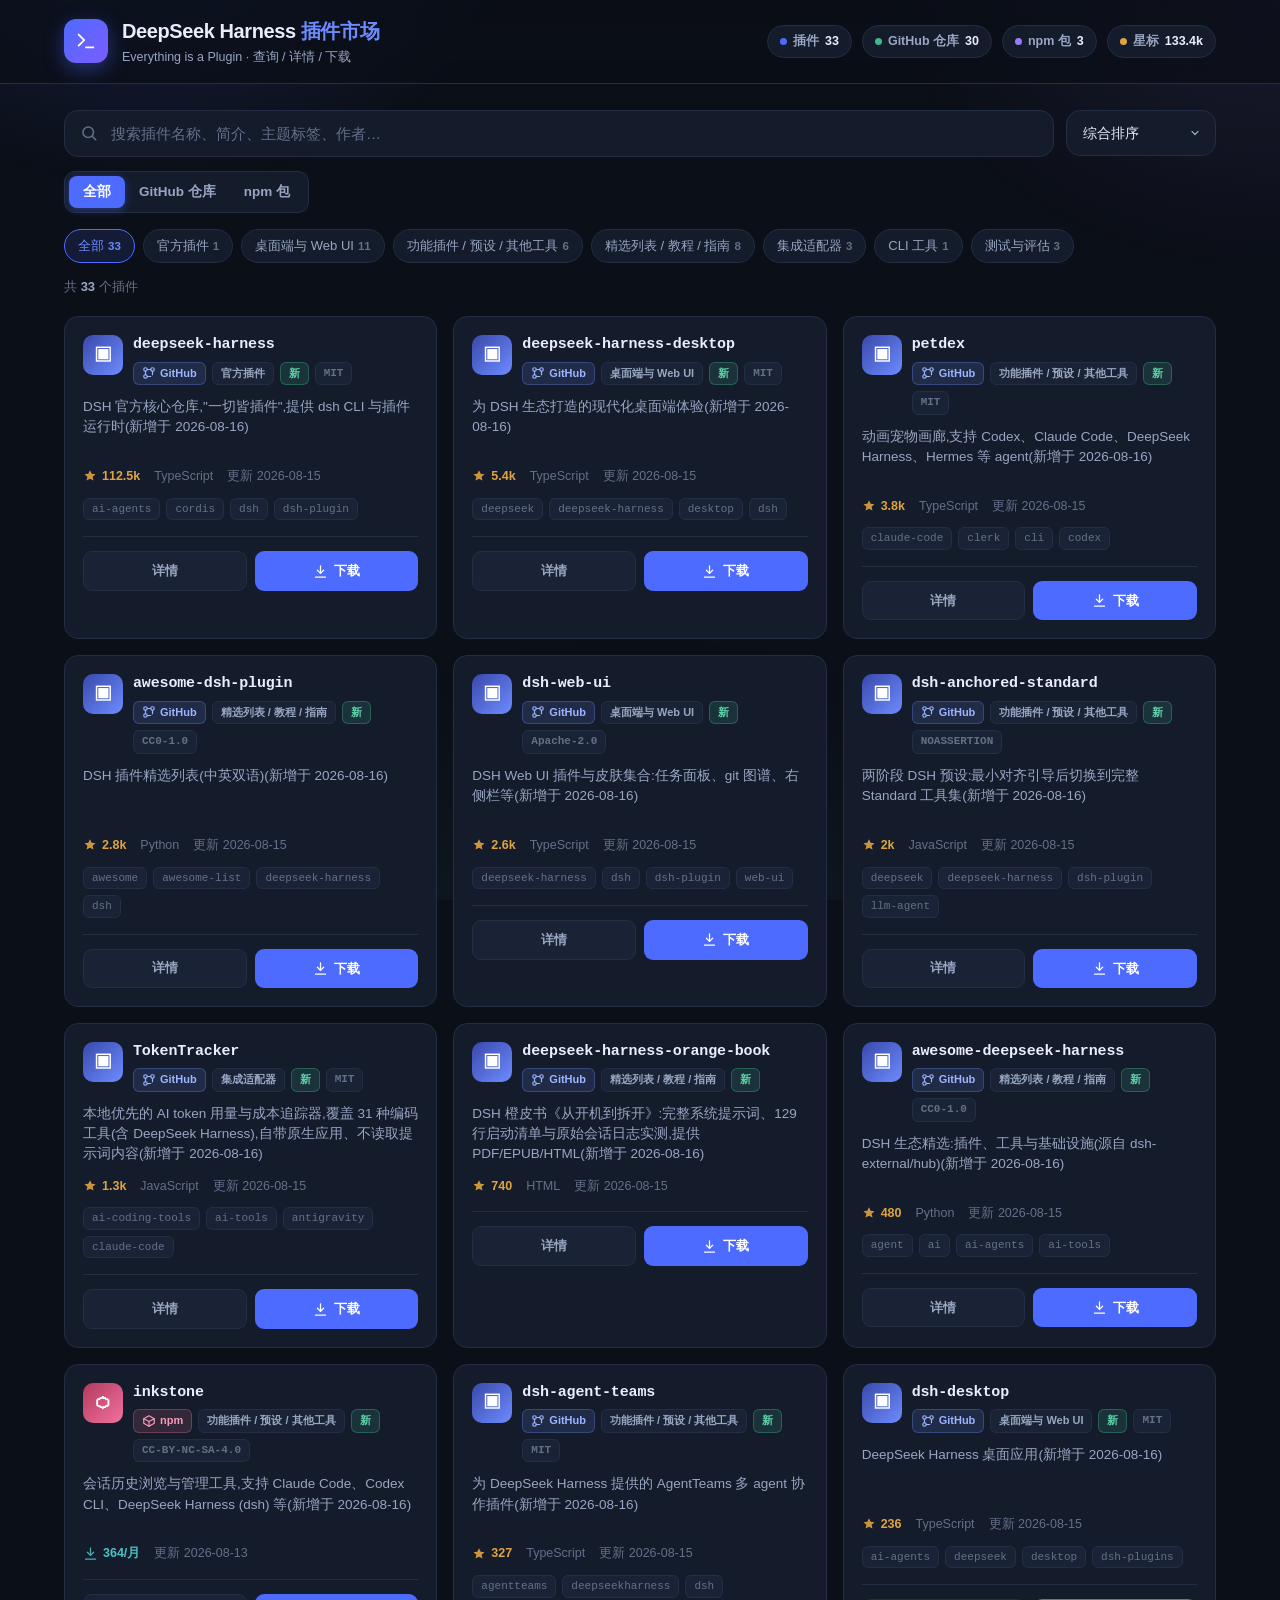
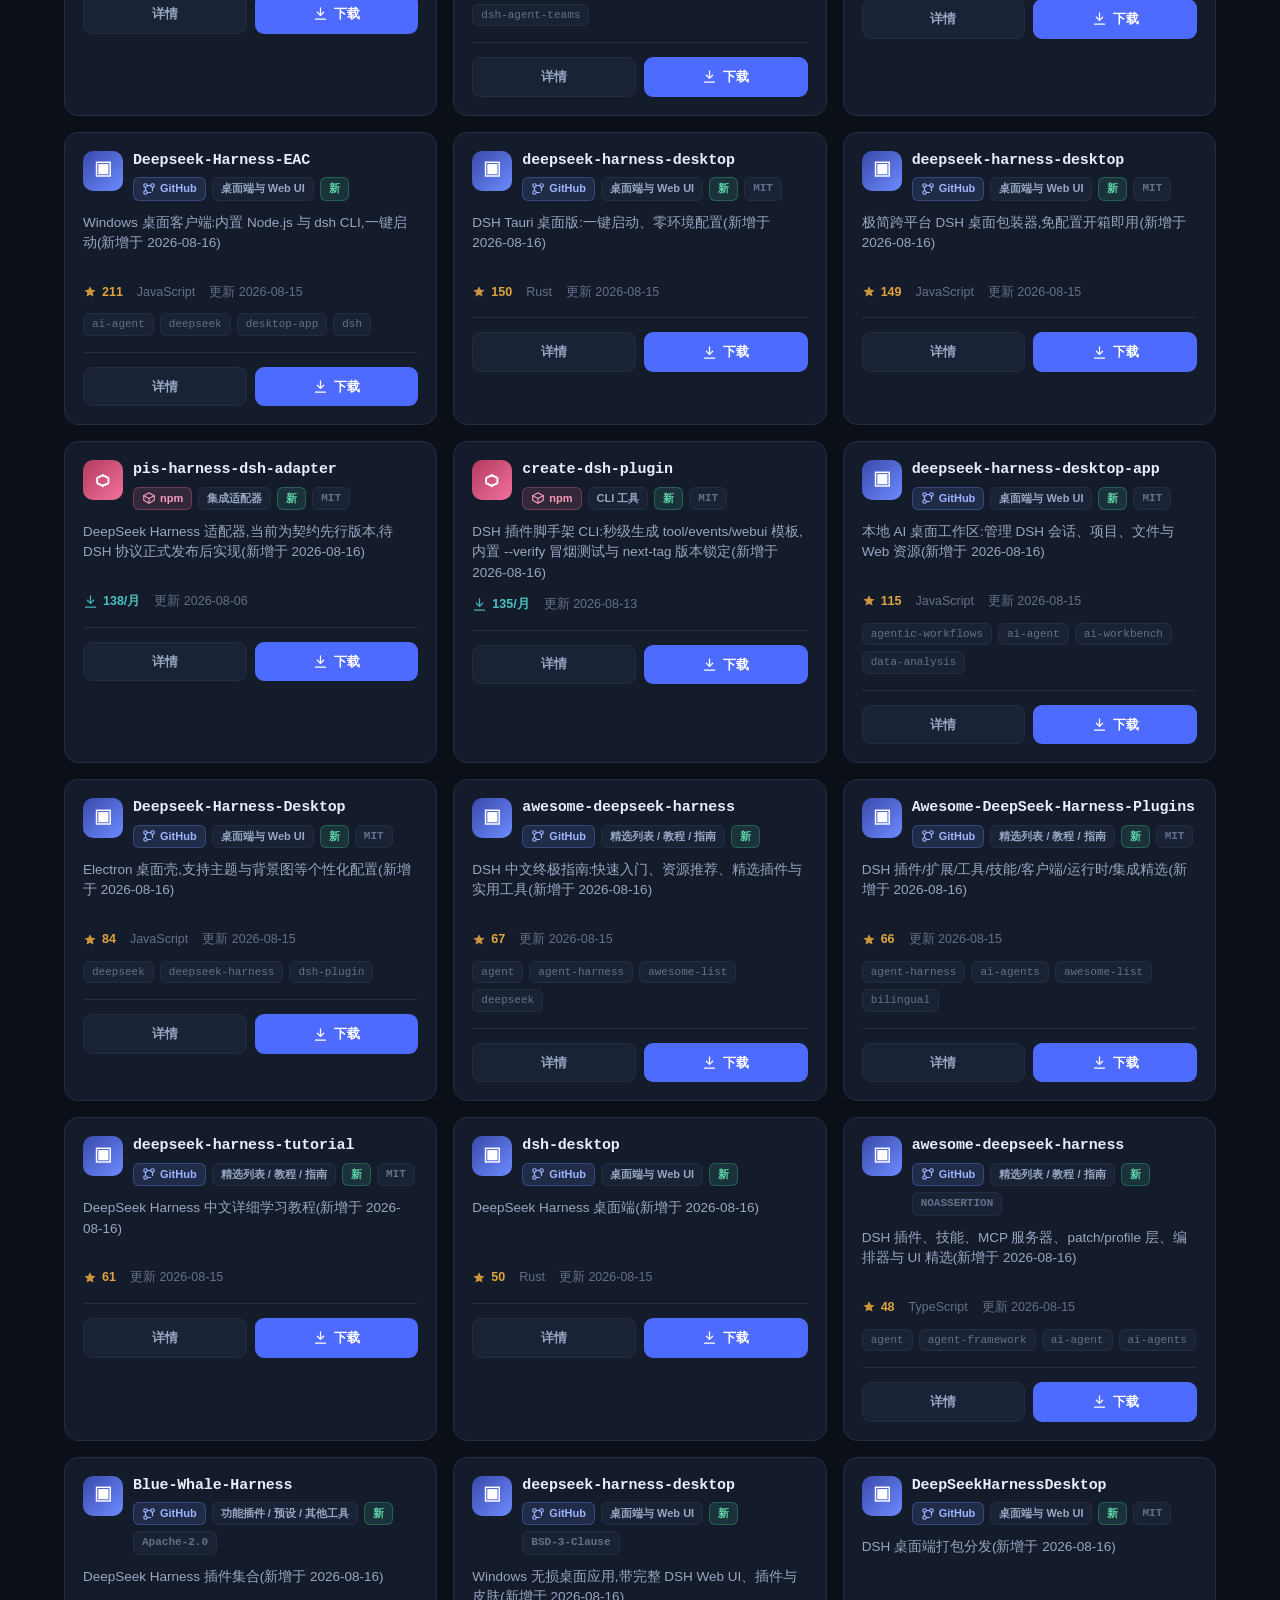
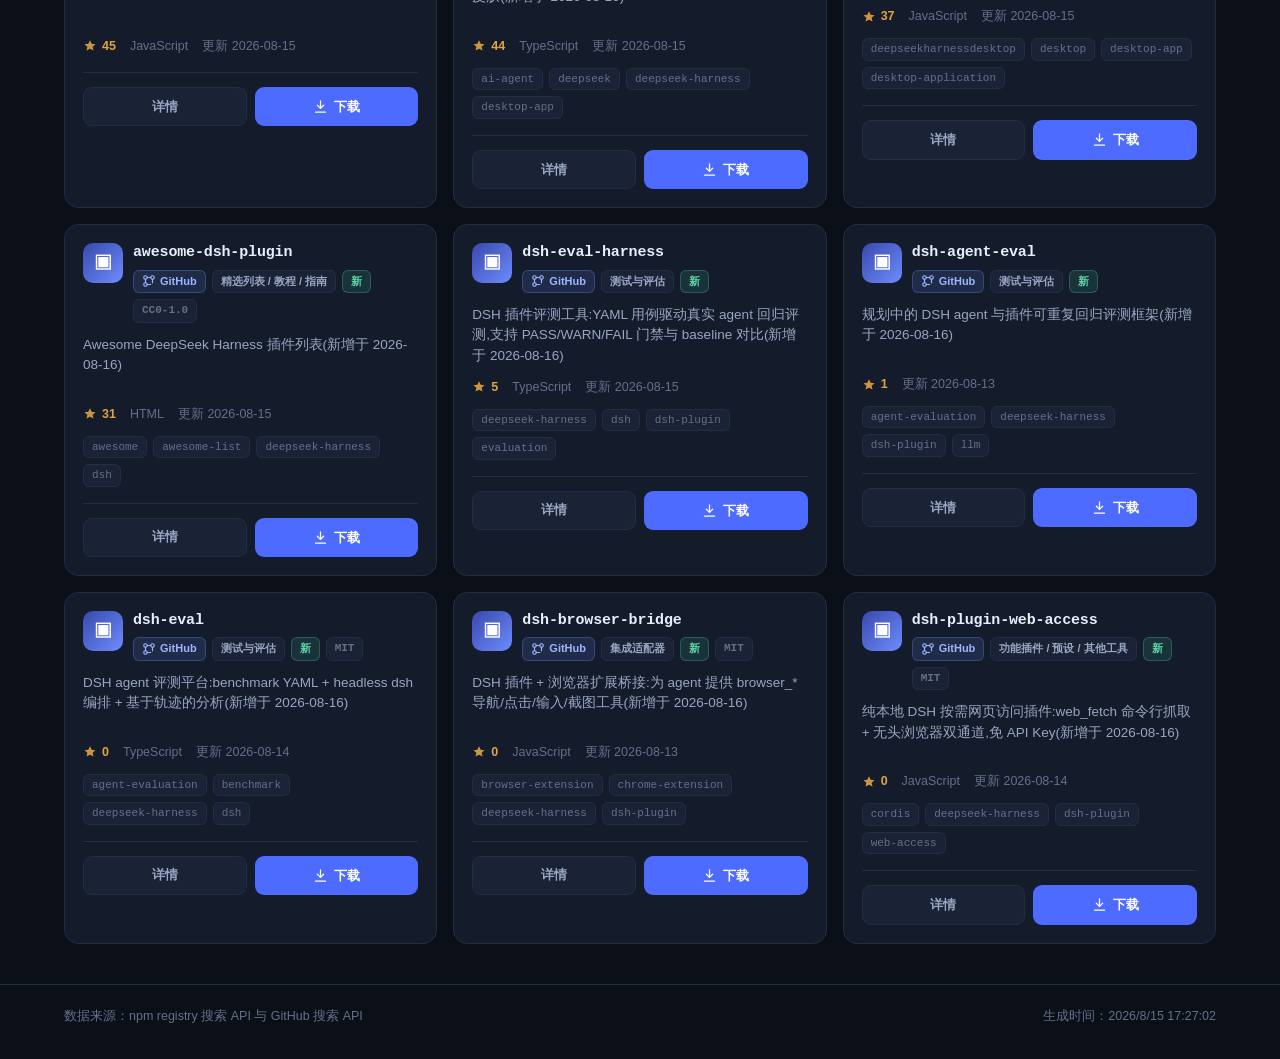
==== site/index.html @ d9b2a808 "Publish site via GitHub Pages: add deploy workflow, 404 page, README docs" ====
<!DOCTYPE html>
<html lang="zh-CN">
<head>
  <meta charset="UTF-8" />
  <meta name="viewport" content="width=device-width, initial-scale=1.0" />
  <title>DeepSeek Harness 插件市场</title>
  <meta name="description" content="DeepSeek Harness (DSH) 生态插件、扩展、任务包与集成工具市场 — 查询、筛选、详情与下载。" />
  <link rel="stylesheet" href="styles.css" />
</head>
<body>
  <div class="bg-glow" aria-hidden="true"></div>

  <header class="site-header">
    <div class="container header-inner">
      <div class="brand">
        <div class="brand-mark" aria-hidden="true">
          <svg viewBox="0 0 24 24" width="22" height="22" fill="none" stroke="currentColor" stroke-width="2" stroke-linecap="round" stroke-linejoin="round">
            <path d="M4 17l6-6-6-6" />
            <path d="M12 19h8" />
          </svg>
        </div>
        <div class="brand-text">
          <h1 class="brand-title">DeepSeek Harness <span>插件市场</span></h1>
          <p class="brand-sub">Everything is a Plugin · 查询 / 详情 / 下载</p>
        </div>
      </div>
      <div class="header-stats" id="headerStats" aria-label="统计"></div>
    </div>
  </header>

  <main class="container">
    <!-- 工具栏 -->
    <section class="toolbar" aria-label="筛选与搜索">
      <div class="search-row">
        <div class="search-box">
          <svg class="search-icon" viewBox="0 0 24 24" width="18" height="18" fill="none" stroke="currentColor" stroke-width="2" stroke-linecap="round" stroke-linejoin="round" aria-hidden="true">
            <circle cx="11" cy="11" r="7" />
            <path d="M21 21l-4.35-4.35" />
          </svg>
          <input id="searchInput" type="search" placeholder="搜索插件名称、简介、主题标签、作者…" autocomplete="off" spellcheck="false" />
          <button id="clearSearch" class="clear-btn" aria-label="清空搜索" hidden>×</button>
        </div>
        <select id="sortSelect" class="sort-select" aria-label="排序方式">
          <option value="default">综合排序</option>
          <option value="stars">星标最多</option>
          <option value="downloads">下载量最多</option>
          <option value="updated">最近更新</option>
          <option value="name">名称 A–Z</option>
        </select>
      </div>

      <div class="filter-row">
        <div class="type-seg" role="tablist" aria-label="类型筛选">
          <button class="type-btn active" data-type="all">全部</button>
          <button class="type-btn" data-type="repo">GitHub 仓库</button>
          <button class="type-btn" data-type="package">npm 包</button>
        </div>
        <div class="category-chips" id="categoryChips" aria-label="分类筛选"></div>
      </div>

      <div class="result-meta">
        <span id="resultCount"></span>
      </div>
    </section>

    <!-- 卡片网格 -->
    <section id="grid" class="grid" aria-live="polite"></section>

    <!-- 空状态 -->
    <section id="emptyState" class="empty-state" hidden>
      <div class="empty-icon" aria-hidden="true">
        <svg viewBox="0 0 24 24" width="40" height="40" fill="none" stroke="currentColor" stroke-width="1.5" stroke-linecap="round" stroke-linejoin="round">
          <circle cx="11" cy="11" r="7" />
          <path d="M21 21l-4.35-4.35" />
          <path d="M8 11h6" />
        </svg>
      </div>
      <h2>没有找到匹配的插件</h2>
      <p>试试更换关键词或清除筛选条件。</p>
      <button id="resetFilters" class="ghost-btn">清除所有筛选</button>
    </section>
  </main>

  <footer class="site-footer">
    <div class="container footer-inner">
      <span>数据来源：npm registry 搜索 API 与 GitHub 搜索 API</span>
      <span id="generatedAt"></span>
    </div>
  </footer>

  <!-- 详情弹窗 -->
  <div id="modalBackdrop" class="modal-backdrop" hidden>
    <div class="modal" role="dialog" aria-modal="true" aria-labelledby="detailTitle">
      <button id="modalClose" class="modal-close" aria-label="关闭">×</button>
      <div id="detailBody" class="modal-body"></div>
    </div>
  </div>

  <div id="toast" class="toast" role="status" aria-live="polite"></div>

  <script src="data.js"></script>
  <script src="app.js"></script>
</body>
</html>
---- site/styles.css ----
:root {
  --bg: #0b0f17;
  --bg-soft: #0f1522;
  --surface: #141b2b;
  --surface-2: #1a2336;
  --border: #232d44;
  --border-strong: #2e3b58;
  --text: #e8eefb;
  --text-dim: #98a6c2;
  --text-faint: #647089;
  --accent: #4d6bfe;
  --accent-strong: #6d8bff;
  --accent-soft: rgba(77, 107, 254, 0.14);
  --green: #3fb68b;
  --amber: #e0a33e;
  --violet: #9a7bff;
  --cyan: #4cc2c4;
  --pink: #f2729e;
  --radius: 14px;
  --radius-sm: 9px;
  --shadow: 0 10px 30px rgba(0, 0, 0, 0.35);
  --shadow-lg: 0 24px 70px rgba(0, 0, 0, 0.55);
  --mono: ui-monospace, "SF Mono", SFMono-Regular, Menlo, Consolas, "Liberation Mono", monospace;
  --sans: -apple-system, BlinkMacSystemFont, "Segoe UI", "PingFang SC", "Hiragino Sans GB", "Microsoft YaHei", "Helvetica Neue", Arial, sans-serif;
}

* { box-sizing: border-box; }

/* 确保 hidden 属性始终生效(避免被下方的 display: grid/flex 覆盖) */
[hidden] { display: none !important; }

html { scroll-behavior: smooth; }

body {
  margin: 0;
  font-family: var(--sans);
  background: var(--bg);
  color: var(--text);
  -webkit-font-smoothing: antialiased;
  text-rendering: optimizeLegibility;
  min-height: 100vh;
  line-height: 1.5;
}

.bg-glow {
  position: fixed;
  inset: 0;
  z-index: -1;
  pointer-events: none;
  background:
    radial-gradient(600px 400px at 12% -6%, rgba(77, 107, 254, 0.18), transparent 60%),
    radial-gradient(700px 500px at 100% 0%, rgba(154, 123, 255, 0.10), transparent 55%),
    radial-gradient(800px 600px at 50% 110%, rgba(76, 194, 196, 0.07), transparent 60%);
}

.container { max-width: 1200px; margin: 0 auto; padding: 0 24px; }

/* ---------- Header ---------- */
.site-header {
  position: sticky;
  top: 0;
  z-index: 40;
  backdrop-filter: blur(14px);
  -webkit-backdrop-filter: blur(14px);
  background: rgba(11, 15, 23, 0.72);
  border-bottom: 1px solid var(--border);
}

.header-inner {
  display: flex;
  align-items: center;
  justify-content: space-between;
  gap: 20px;
  padding-top: 16px;
  padding-bottom: 16px;
  flex-wrap: wrap;
}

.brand { display: flex; align-items: center; gap: 14px; }

.brand-mark {
  width: 44px;
  height: 44px;
  border-radius: 12px;
  display: grid;
  place-items: center;
  color: #fff;
  background: linear-gradient(135deg, var(--accent), #7c5cff);
  box-shadow: 0 6px 20px rgba(77, 107, 254, 0.4);
  flex: none;
}

.brand-title {
  margin: 0;
  font-size: 20px;
  font-weight: 800;
  letter-spacing: -0.02em;
}

.brand-title span {
  color: var(--accent-strong);
}

.brand-sub {
  margin: 2px 0 0;
  font-size: 12.5px;
  color: var(--text-dim);
  font-weight: 500;
}

.header-stats { display: flex; gap: 10px; flex-wrap: wrap; }

.stat-chip {
  display: inline-flex;
  align-items: center;
  gap: 6px;
  padding: 6px 12px;
  border-radius: 999px;
  border: 1px solid var(--border);
  background: var(--surface);
  font-size: 12.5px;
  font-weight: 600;
  color: var(--text-dim);
  white-space: nowrap;
}

.stat-chip b { color: var(--text); font-weight: 700; }

.stat-chip .dot { width: 7px; height: 7px; border-radius: 50%; flex: none; }
.dot.blue { background: var(--accent); }
.dot.green { background: var(--green); }
.dot.amber { background: var(--amber); }
.dot.violet { background: var(--violet); }

/* ---------- Toolbar ---------- */
.toolbar { margin: 26px 0 20px; }

.search-row { display: flex; gap: 12px; align-items: center; }

.search-box {
  flex: 1;
  position: relative;
  display: flex;
  align-items: center;
}

.search-icon {
  position: absolute;
  left: 16px;
  color: var(--text-faint);
  pointer-events: none;
}

.search-box input {
  width: 100%;
  padding: 14px 44px 14px 46px;
  border-radius: var(--radius);
  border: 1px solid var(--border);
  background: var(--surface);
  color: var(--text);
  font-size: 15px;
  font-family: var(--sans);
  outline: none;
  transition: border-color .15s, box-shadow .15s;
}

.search-box input::placeholder { color: var(--text-faint); }

.search-box input:focus {
  border-color: var(--accent);
  box-shadow: 0 0 0 3px var(--accent-soft);
}

.clear-btn {
  position: absolute;
  right: 12px;
  width: 26px;
  height: 26px;
  border-radius: 50%;
  border: none;
  background: var(--surface-2);
  color: var(--text-dim);
  font-size: 16px;
  line-height: 1;
  cursor: pointer;
  display: grid;
  place-items: center;
}
.clear-btn:hover { background: var(--border-strong); color: var(--text); }

.sort-select {
  padding: 14px 16px;
  border-radius: var(--radius);
  border: 1px solid var(--border);
  background: var(--surface);
  color: var(--text);
  font-size: 14px;
  font-family: var(--sans);
  font-weight: 500;
  cursor: pointer;
  outline: none;
  appearance: none;
  background-image: url("data:image/svg+xml;charset=utf-8,%3Csvg xmlns='http://www.w3.org/2000/svg' width='12' height='12' viewBox='0 0 24 24' fill='none' stroke='%2398a6c2' stroke-width='2.4' stroke-linecap='round' stroke-linejoin='round'%3E%3Cpath d='M6 9l6 6 6-6'/%3E%3C/svg%3E");
  background-repeat: no-repeat;
  background-position: right 14px center;
  padding-right: 38px;
  min-width: 150px;
}
.sort-select:focus { border-color: var(--accent); }

.filter-row { display: flex; align-items: center; gap: 16px; margin-top: 14px; flex-wrap: wrap; }

.type-seg {
  display: inline-flex;
  padding: 4px;
  border-radius: 11px;
  background: var(--surface);
  border: 1px solid var(--border);
  flex: none;
}

.type-btn {
  padding: 7px 14px;
  border: none;
  border-radius: 8px;
  background: transparent;
  color: var(--text-dim);
  font-size: 13.5px;
  font-weight: 600;
  cursor: pointer;
  font-family: var(--sans);
  transition: background .15s, color .15s;
}
.type-btn:hover { color: var(--text); }
.type-btn.active { background: var(--accent); color: #fff; box-shadow: 0 2px 10px rgba(77, 107, 254, 0.4); }

.category-chips { display: flex; gap: 8px; flex-wrap: wrap; }

.chip {
  padding: 7px 13px;
  border-radius: 999px;
  border: 1px solid var(--border);
  background: var(--surface);
  color: var(--text-dim);
  font-size: 13px;
  font-weight: 500;
  cursor: pointer;
  font-family: var(--sans);
  transition: all .15s;
}
.chip:hover { border-color: var(--border-strong); color: var(--text); }
.chip.active {
  background: var(--accent-soft);
  border-color: var(--accent);
  color: var(--accent-strong);
}
.chip .count { color: var(--text-faint); font-weight: 600; margin-left: 4px; font-size: 11.5px; }
.chip.active .count { color: var(--accent-strong); }

.result-meta { margin-top: 14px; font-size: 13px; color: var(--text-faint); }
.result-meta b { color: var(--text-dim); font-weight: 600; }

/* ---------- Grid ---------- */
.grid {
  display: grid;
  grid-template-columns: repeat(auto-fill, minmax(340px, 1fr));
  gap: 16px;
  padding-bottom: 40px;
}

.card {
  position: relative;
  display: flex;
  flex-direction: column;
  padding: 18px;
  border-radius: var(--radius);
  border: 1px solid var(--border);
  background: var(--surface);
  transition: transform .16s ease, border-color .16s ease, box-shadow .16s ease;
  overflow: hidden;
}
.card:hover {
  transform: translateY(-3px);
  border-color: var(--border-strong);
  box-shadow: var(--shadow);
}
.card::before {
  content: "";
  position: absolute;
  inset: 0 0 auto 0;
  height: 2px;
  background: linear-gradient(90deg, transparent, var(--accent), transparent);
  opacity: 0;
  transition: opacity .2s;
}
.card:hover::before { opacity: .8; }

.card-top { display: flex; align-items: flex-start; gap: 10px; }

.card-icon {
  width: 40px;
  height: 40px;
  border-radius: 10px;
  flex: none;
  display: grid;
  place-items: center;
  font-size: 18px;
  font-weight: 700;
  color: #fff;
}
.card-icon.repo { background: linear-gradient(135deg, #3949ab, #6d8bff); }
.card-icon.package { background: linear-gradient(135deg, #b23a5e, #f2729e); }

.card-title-wrap { min-width: 0; flex: 1; }

.card-title {
  margin: 0;
  font-size: 15px;
  font-weight: 700;
  letter-spacing: -0.01em;
  font-family: var(--mono);
  word-break: break-word;
  line-height: 1.35;
}
.card-title a { color: var(--text); text-decoration: none; }
.card-title a:hover { color: var(--accent-strong); }

.card-badges { display: flex; gap: 6px; margin-top: 6px; flex-wrap: wrap; }

.badge {
  display: inline-flex;
  align-items: center;
  gap: 4px;
  padding: 2px 8px;
  border-radius: 6px;
  font-size: 11px;
  font-weight: 600;
  line-height: 1.6;
  border: 1px solid transparent;
}
.badge.type-repo { background: rgba(109, 139, 255, 0.14); color: #9db4ff; border-color: rgba(109, 139, 255, 0.3); }
.badge.type-package { background: rgba(242, 114, 158, 0.14); color: #f59cbb; border-color: rgba(242, 114, 158, 0.3); }
.badge.category { background: var(--surface-2); color: var(--text-dim); border-color: var(--border); }
.badge.new { background: rgba(63, 182, 139, 0.16); color: #5fd3a8; border-color: rgba(63, 182, 139, 0.35); }
.badge.license { background: var(--surface-2); color: var(--text-faint); border-color: var(--border); font-family: var(--mono); }

.card-desc {
  margin: 12px 0 0;
  font-size: 13.5px;
  color: var(--text-dim);
  display: -webkit-box;
  -webkit-line-clamp: 3;
  -webkit-box-orient: vertical;
  overflow: hidden;
  min-height: 58px;
}

.card-meta {
  display: flex;
  align-items: center;
  gap: 14px;
  margin-top: 12px;
  font-size: 12.5px;
  color: var(--text-faint);
  flex-wrap: wrap;
}
.meta-item { display: inline-flex; align-items: center; gap: 5px; }
.meta-item.stars { color: var(--amber); font-weight: 600; }
.meta-item.downloads { color: var(--cyan); font-weight: 600; }
.meta-item svg { opacity: .9; }

.card-topics { display: flex; gap: 6px; flex-wrap: wrap; margin-top: 12px; }
.topic {
  font-family: var(--mono);
  font-size: 11px;
  padding: 2px 8px;
  border-radius: 6px;
  background: var(--surface-2);
  color: var(--text-faint);
  border: 1px solid var(--border);
}

.card-actions {
  display: flex;
  gap: 8px;
  margin-top: 16px;
  padding-top: 14px;
  border-top: 1px solid var(--border);
}

.btn {
  display: inline-flex;
  align-items: center;
  justify-content: center;
  gap: 6px;
  padding: 9px 14px;
  border-radius: var(--radius-sm);
  font-size: 13px;
  font-weight: 600;
  font-family: var(--sans);
  cursor: pointer;
  text-decoration: none;
  border: 1px solid transparent;
  transition: all .15s;
  white-space: nowrap;
}
.btn-primary { background: var(--accent); color: #fff; }
.btn-primary:hover { background: var(--accent-strong); box-shadow: 0 4px 14px rgba(77, 107, 254, 0.4); }
.btn-ghost { background: var(--surface-2); color: var(--text-dim); border-color: var(--border); }
.btn-ghost:hover { color: var(--text); border-color: var(--border-strong); }
.btn-block { flex: 1; }

/* ---------- Empty state ---------- */
.empty-state { text-align: center; padding: 80px 20px; }
.empty-icon { color: var(--text-faint); margin-bottom: 16px; }
.empty-state h2 { margin: 0 0 8px; font-size: 20px; }
.empty-state p { margin: 0 0 20px; color: var(--text-dim); }

.ghost-btn {
  padding: 10px 18px;
  border-radius: var(--radius-sm);
  border: 1px solid var(--border);
  background: var(--surface);
  color: var(--text);
  font-size: 14px;
  font-weight: 600;
  cursor: pointer;
  font-family: var(--sans);
}
.ghost-btn:hover { border-color: var(--accent); color: var(--accent-strong); }

/* ---------- Footer ---------- */
.site-footer {
  border-top: 1px solid var(--border);
  padding: 22px 0 34px;
  color: var(--text-faint);
  font-size: 12.5px;
}
.footer-inner { display: flex; justify-content: space-between; gap: 10px; flex-wrap: wrap; }

/* ---------- Modal ---------- */
.modal-backdrop {
  position: fixed;
  inset: 0;
  z-index: 100;
  display: grid;
  place-items: center;
  padding: 24px;
  background: rgba(4, 6, 12, 0.7);
  backdrop-filter: blur(6px);
  -webkit-backdrop-filter: blur(6px);
  animation: fadeIn .18s ease;
}

.modal {
  position: relative;
  width: 100%;
  max-width: 720px;
  max-height: 86vh;
  overflow-y: auto;
  border-radius: 18px;
  border: 1px solid var(--border-strong);
  background: var(--surface);
  box-shadow: var(--shadow-lg);
  animation: slideUp .22s ease;
}

.modal-close {
  position: sticky;
  top: 14px;
  float: right;
  margin: 12px 12px 0 0;
  z-index: 5;
  width: 34px;
  height: 34px;
  border-radius: 50%;
  border: 1px solid var(--border);
  background: var(--surface-2);
  color: var(--text-dim);
  font-size: 20px;
  line-height: 1;
  cursor: pointer;
  display: grid;
  place-items: center;
  transition: all .15s;
}
.modal-close:hover { color: #fff; border-color: var(--border-strong); }

.modal-body { padding: 6px 28px 28px; }

@keyframes fadeIn { from { opacity: 0; } to { opacity: 1; } }
@keyframes slideUp { from { opacity: 0; transform: translateY(14px); } to { opacity: 1; transform: none; } }

.detail-head { display: flex; align-items: flex-start; gap: 14px; padding-right: 40px; }
.detail-icon {
  width: 52px; height: 52px; border-radius: 13px;
  display: grid; place-items: center;
  font-size: 24px; font-weight: 800; color: #fff; flex: none;
}
.detail-icon.repo { background: linear-gradient(135deg, #3949ab, #6d8bff); }
.detail-icon.package { background: linear-gradient(135deg, #b23a5e, #f2729e); }

.detail-title {
  margin: 0;
  font-size: 21px;
  font-weight: 800;
  font-family: var(--mono);
  letter-spacing: -0.02em;
  word-break: break-word;
}
.detail-badges { display: flex; gap: 6px; margin-top: 8px; flex-wrap: wrap; }

.detail-desc { margin: 18px 0 0; }
.detail-desc h3 { font-size: 13px; text-transform: uppercase; letter-spacing: .06em; color: var(--text-faint); margin: 0 0 8px; }
.detail-desc p { margin: 0 0 10px; font-size: 14.5px; color: var(--text); }
.detail-desc .en { color: var(--text-dim); font-size: 13.5px; }

.detail-actions {
  display: grid;
  grid-template-columns: 1fr 1fr;
  gap: 10px;
  margin-top: 20px;
}

.install-box {
  margin-top: 18px;
  border-radius: var(--radius-sm);
  border: 1px solid var(--border);
  background: #0a0f1a;
  overflow: hidden;
}
.install-box .install-head {
  display: flex;
  align-items: center;
  justify-content: space-between;
  padding: 9px 14px;
  border-bottom: 1px solid var(--border);
  font-size: 12px;
  color: var(--text-faint);
  font-weight: 600;
  letter-spacing: .04em;
  text-transform: uppercase;
}
.install-box code {
  display: block;
  padding: 13px 14px;
  font-family: var(--mono);
  font-size: 13.5px;
  color: #7ee7b9;
  overflow-x: auto;
  white-space: pre;
}
.copy-btn {
  border: 1px solid var(--border);
  background: var(--surface-2);
  color: var(--text-dim);
  border-radius: 6px;
  padding: 4px 10px;
  font-size: 12px;
  font-weight: 600;
  cursor: pointer;
  font-family: var(--sans);
  transition: all .15s;
}
.copy-btn:hover { color: #fff; border-color: var(--border-strong); }

.detail-meta-table {
  margin-top: 20px;
  display: grid;
  grid-template-columns: repeat(2, 1fr);
  gap: 10px 16px;
}
.meta-cell { display: flex; flex-direction: column; gap: 3px; padding: 10px 12px; border-radius: var(--radius-sm); background: var(--surface-2); border: 1px solid var(--border); }
.meta-cell .k { font-size: 11px; color: var(--text-faint); letter-spacing: .04em; text-transform: uppercase; }
.meta-cell .v { font-size: 13.5px; font-weight: 600; color: var(--text); word-break: break-word; }
.meta-cell .v.mono { font-family: var(--mono); font-size: 12.5px; }

.detail-topics { display: flex; gap: 6px; flex-wrap: wrap; margin-top: 18px; }
.detail-topics h3 { width: 100%; font-size: 13px; text-transform: uppercase; letter-spacing: .06em; color: var(--text-faint); margin: 0 0 6px; }

.detail-links { display: flex; gap: 8px; flex-wrap: wrap; margin-top: 18px; }
.link-btn {
  display: inline-flex; align-items: center; gap: 6px;
  padding: 8px 14px; border-radius: var(--radius-sm);
  border: 1px solid var(--border); background: var(--surface-2);
  color: var(--text-dim); font-size: 13px; font-weight: 600;
  text-decoration: none; font-family: var(--sans); transition: all .15s;
}
.link-btn:hover { color: var(--text); border-color: var(--accent); }

/* ---------- Toast ---------- */
.toast {
  position: fixed;
  left: 50%;
  bottom: 30px;
  transform: translateX(-50%) translateY(20px);
  padding: 11px 20px;
  border-radius: 999px;
  background: #1c2740;
  color: #e8eefb;
  border: 1px solid var(--border-strong);
  font-size: 13.5px;
  font-weight: 600;
  opacity: 0;
  pointer-events: none;
  transition: opacity .2s ease, transform .2s ease;
  z-index: 200;
  box-shadow: var(--shadow);
}
.toast.show { opacity: 1; transform: translateX(-50%) translateY(0); }

/* ---------- Responsive ---------- */
@media (max-width: 640px) {
  .header-inner { flex-direction: column; align-items: flex-start; }
  .search-row { flex-direction: column; }
  .sort-select { width: 100%; }
  .grid { grid-template-columns: 1fr; }
  .detail-actions { grid-template-columns: 1fr; }
  .detail-meta-table { grid-template-columns: 1fr; }
  .footer-inner { flex-direction: column; gap: 4px; }
}
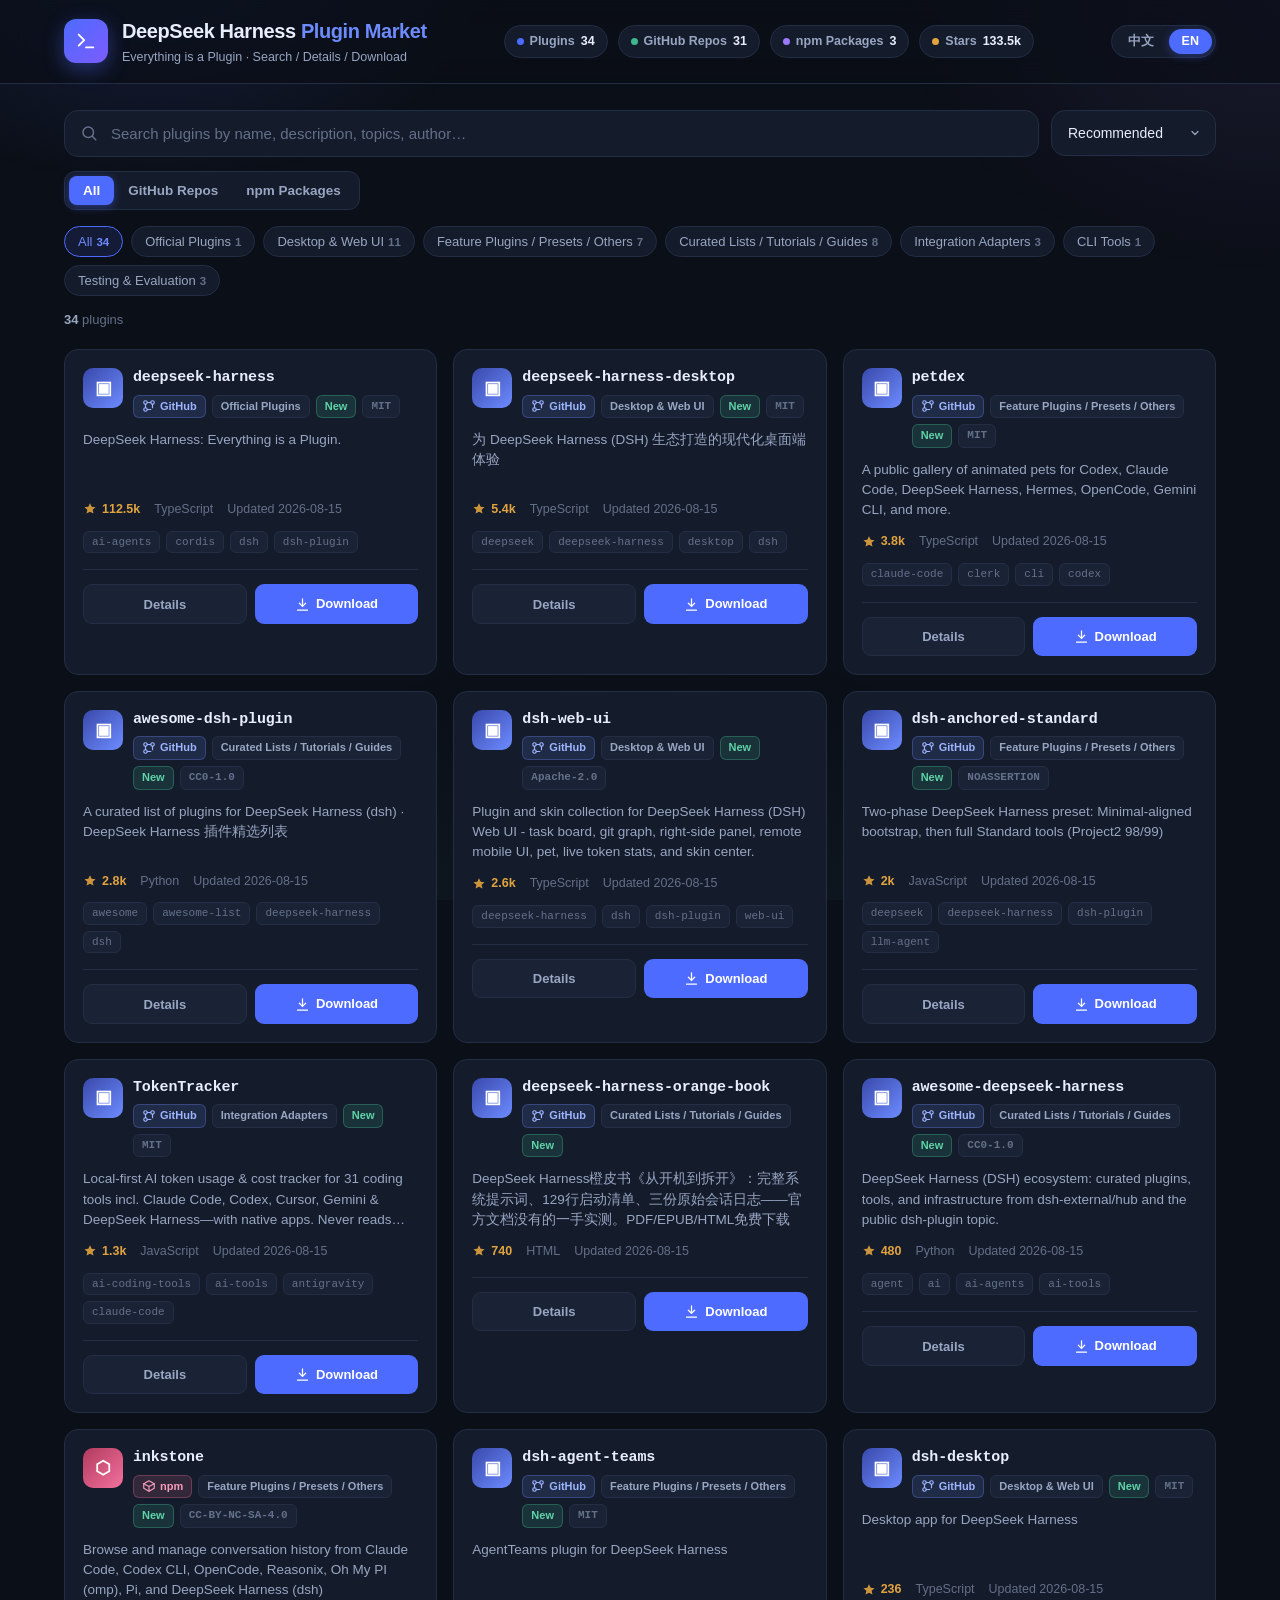
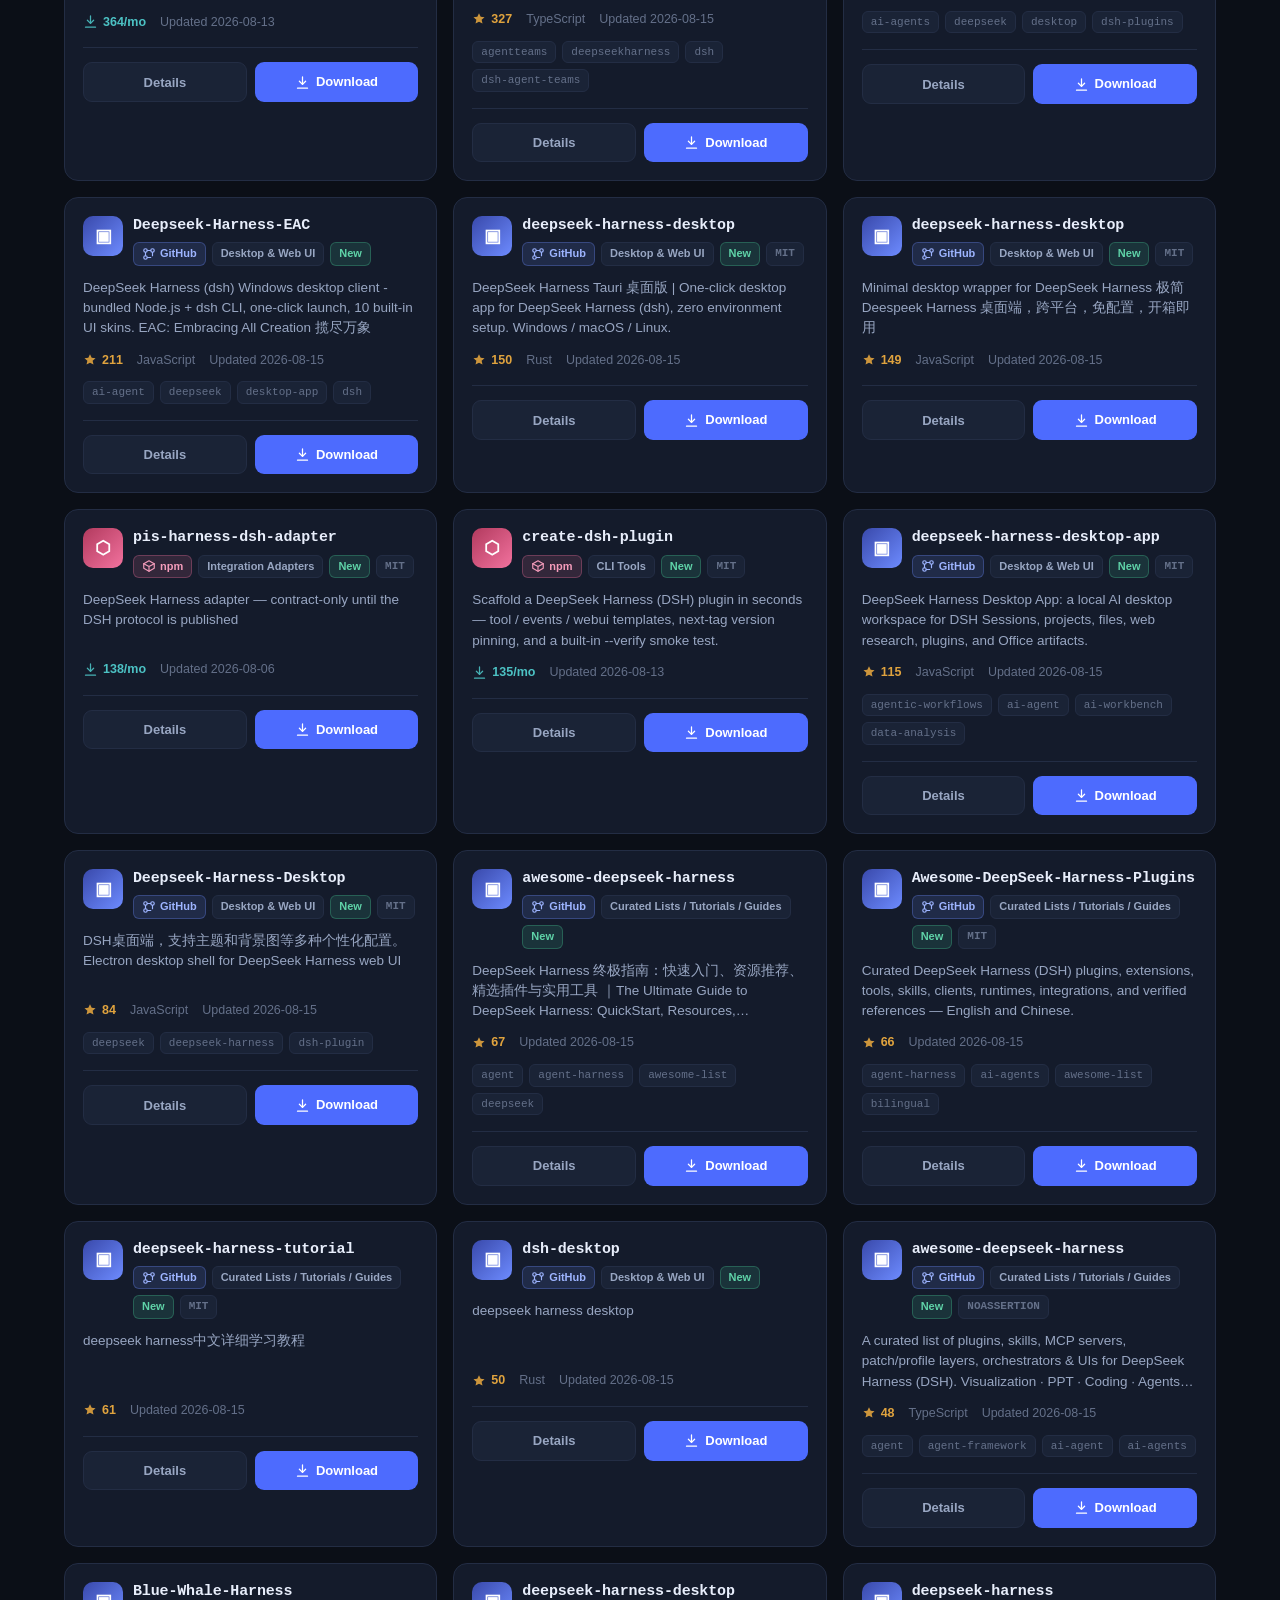
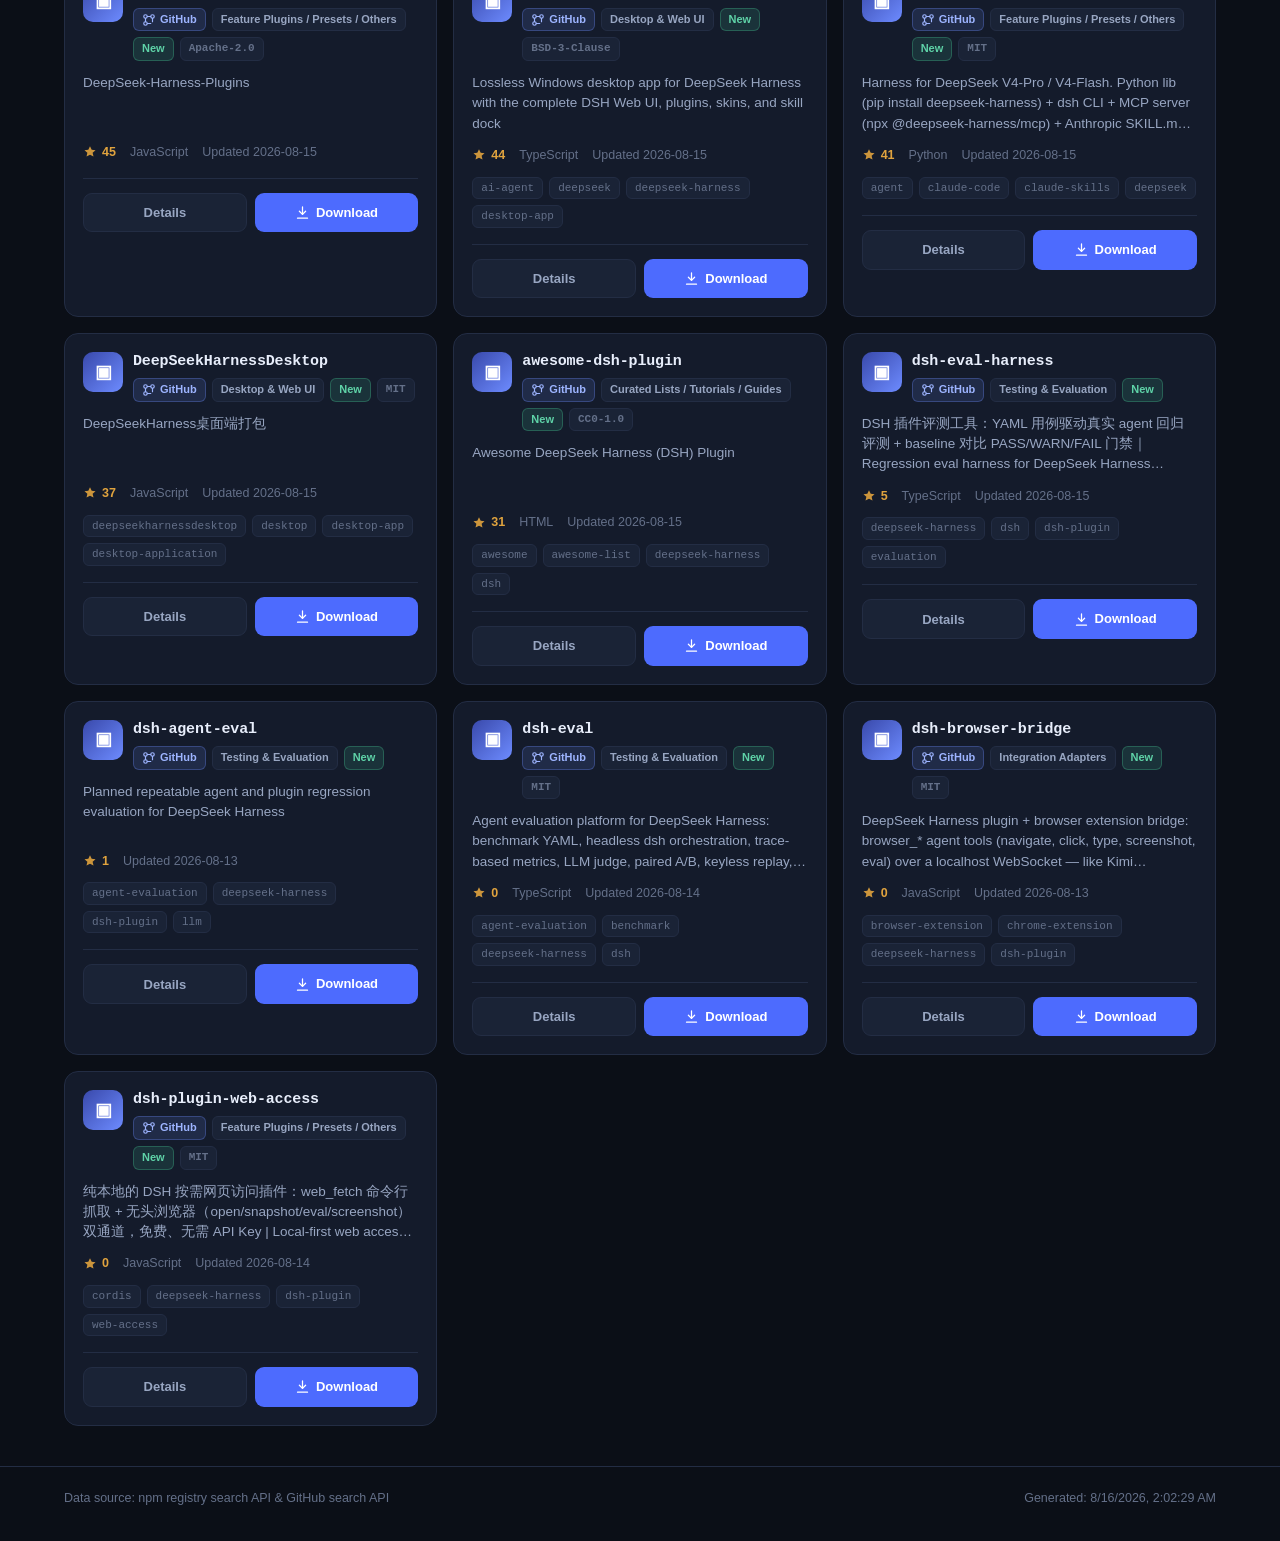
==== commit 11d784f4: "Add bilingual (zh/en) support with language switcher" ====
--- a/site/index.html
+++ b/site/index.html
@@ -20,17 +20,21 @@
           </svg>
         </div>
         <div class="brand-text">
-          <h1 class="brand-title">DeepSeek Harness <span>插件市场</span></h1>
-          <p class="brand-sub">Everything is a Plugin · 查询 / 详情 / 下载</p>
+          <h1 class="brand-title">DeepSeek Harness <span data-i18n="brandMarket">插件市场</span></h1>
+          <p class="brand-sub" data-i18n="brandSub">Everything is a Plugin · 查询 / 详情 / 下载</p>
         </div>
       </div>
-      <div class="header-stats" id="headerStats" aria-label="统计"></div>
+      <div class="header-stats" id="headerStats" aria-label="统计" data-i18n-aria="statsAria"></div>
+      <nav class="lang-switch" role="group" aria-label="Language / 语言">
+        <button type="button" class="lang-btn" data-lang="zh" aria-pressed="false">中文</button>
+        <button type="button" class="lang-btn" data-lang="en" aria-pressed="false">EN</button>
+      </nav>
     </div>
   </header>
 
   <main class="container">
     <!-- 工具栏 -->
-    <section class="toolbar" aria-label="筛选与搜索">
+    <section class="toolbar" aria-label="筛选与搜索" data-i18n-aria="filterAria">
       <div class="search-row">
         <div class="search-box">
           <svg class="search-icon" viewBox="0 0 24 24" width="18" height="18" fill="none" stroke="currentColor" stroke-width="2" stroke-linecap="round" stroke-linejoin="round" aria-hidden="true">
@@ -38,24 +42,24 @@
             <path d="M21 21l-4.35-4.35" />
           </svg>
           <input id="searchInput" type="search" placeholder="搜索插件名称、简介、主题标签、作者…" autocomplete="off" spellcheck="false" />
-          <button id="clearSearch" class="clear-btn" aria-label="清空搜索" hidden>×</button>
+          <button id="clearSearch" class="clear-btn" aria-label="清空搜索" data-i18n-aria="clearSearch" hidden>×</button>
         </div>
-        <select id="sortSelect" class="sort-select" aria-label="排序方式">
-          <option value="default">综合排序</option>
-          <option value="stars">星标最多</option>
-          <option value="downloads">下载量最多</option>
-          <option value="updated">最近更新</option>
-          <option value="name">名称 A–Z</option>
+        <select id="sortSelect" class="sort-select" aria-label="排序方式" data-i18n-aria="sortLabel">
+          <option value="default" data-i18n="sort_default">综合排序</option>
+          <option value="stars" data-i18n="sort_stars">星标最多</option>
+          <option value="downloads" data-i18n="sort_downloads">下载量最多</option>
+          <option value="updated" data-i18n="sort_updated">最近更新</option>
+          <option value="name" data-i18n="sort_name">名称 A–Z</option>
         </select>
       </div>
 
       <div class="filter-row">
-        <div class="type-seg" role="tablist" aria-label="类型筛选">
-          <button class="type-btn active" data-type="all">全部</button>
-          <button class="type-btn" data-type="repo">GitHub 仓库</button>
-          <button class="type-btn" data-type="package">npm 包</button>
+        <div class="type-seg" role="tablist" aria-label="类型筛选" data-i18n-aria="typeAria">
+          <button class="type-btn active" data-type="all" data-i18n="type_all">全部</button>
+          <button class="type-btn" data-type="repo" data-i18n="type_repo">GitHub 仓库</button>
+          <button class="type-btn" data-type="package" data-i18n="type_package">npm 包</button>
         </div>
-        <div class="category-chips" id="categoryChips" aria-label="分类筛选"></div>
+        <div class="category-chips" id="categoryChips" aria-label="分类筛选" data-i18n-aria="catAria"></div>
       </div>
 
       <div class="result-meta">
@@ -75,15 +79,15 @@
           <path d="M8 11h6" />
         </svg>
       </div>
-      <h2>没有找到匹配的插件</h2>
-      <p>试试更换关键词或清除筛选条件。</p>
-      <button id="resetFilters" class="ghost-btn">清除所有筛选</button>
+      <h2 data-i18n="noResultTitle">没有找到匹配的插件</h2>
+      <p data-i18n="noResultDesc">试试更换关键词或清除筛选条件。</p>
+      <button id="resetFilters" class="ghost-btn" data-i18n="resetFilters">清除所有筛选</button>
     </section>
   </main>
 
   <footer class="site-footer">
     <div class="container footer-inner">
-      <span>数据来源：npm registry 搜索 API 与 GitHub 搜索 API</span>
+      <span data-i18n="footerSource">数据来源：npm registry 搜索 API 与 GitHub 搜索 API</span>
       <span id="generatedAt"></span>
     </div>
   </footer>
@@ -91,7 +95,7 @@
   <!-- 详情弹窗 -->
   <div id="modalBackdrop" class="modal-backdrop" hidden>
     <div class="modal" role="dialog" aria-modal="true" aria-labelledby="detailTitle">
-      <button id="modalClose" class="modal-close" aria-label="关闭">×</button>
+      <button id="modalClose" class="modal-close" aria-label="关闭" data-i18n-aria="close">×</button>
       <div id="detailBody" class="modal-body"></div>
     </div>
   </div>
--- a/site/styles.css
+++ b/site/styles.css
@@ -110,6 +110,40 @@
 
 .header-stats { display: flex; gap: 10px; flex-wrap: wrap; }
 
+.lang-switch {
+  display: inline-flex;
+  align-items: center;
+  gap: 2px;
+  padding: 3px;
+  border-radius: 999px;
+  border: 1px solid var(--border);
+  background: var(--surface);
+}
+
+.lang-btn {
+  appearance: none;
+  -webkit-appearance: none;
+  border: 0;
+  background: transparent;
+  color: var(--text-dim);
+  font-family: inherit;
+  font-size: 12.5px;
+  font-weight: 700;
+  line-height: 1;
+  padding: 6px 13px;
+  border-radius: 999px;
+  cursor: pointer;
+  transition: background 0.15s, color 0.15s;
+}
+
+.lang-btn:hover { color: var(--text); }
+
+.lang-btn.active {
+  background: var(--accent);
+  color: #fff;
+  box-shadow: 0 2px 10px rgba(77, 107, 254, 0.35);
+}
+
 .stat-chip {
   display: inline-flex;
   align-items: center;
